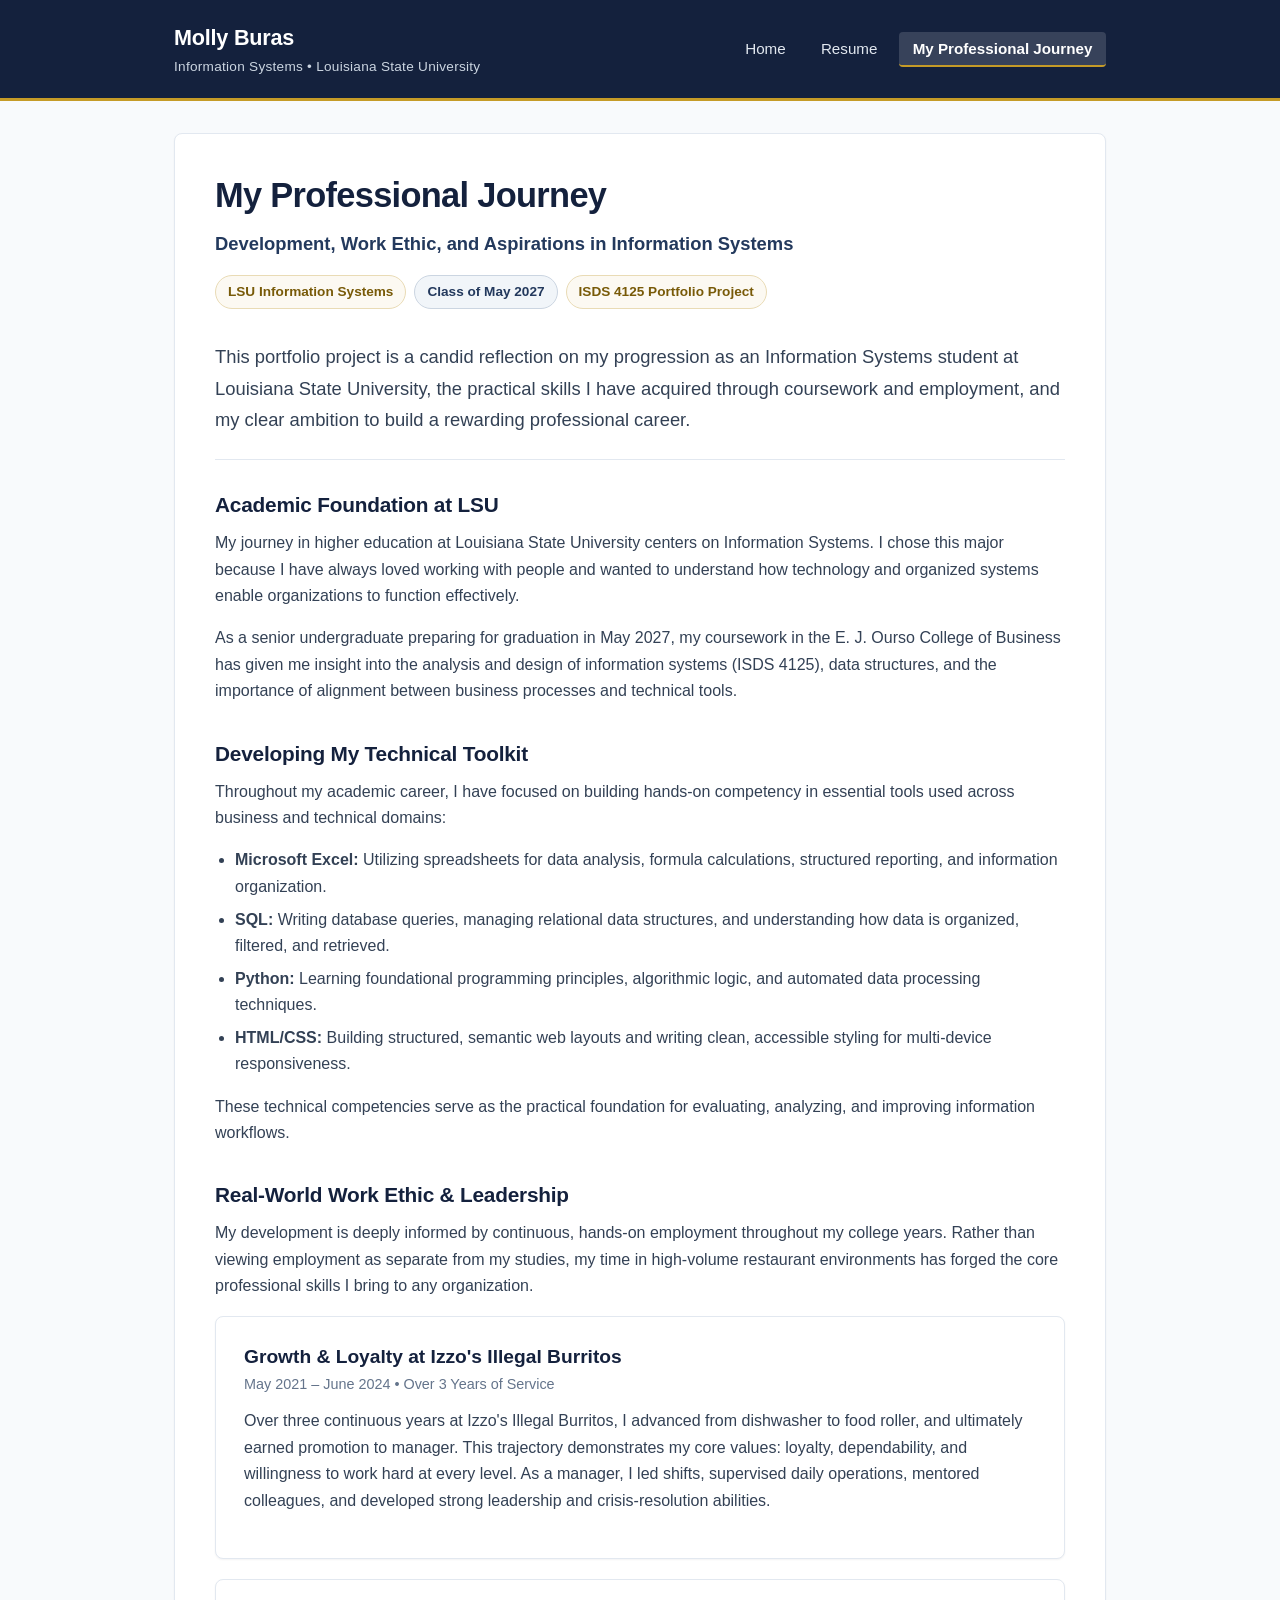
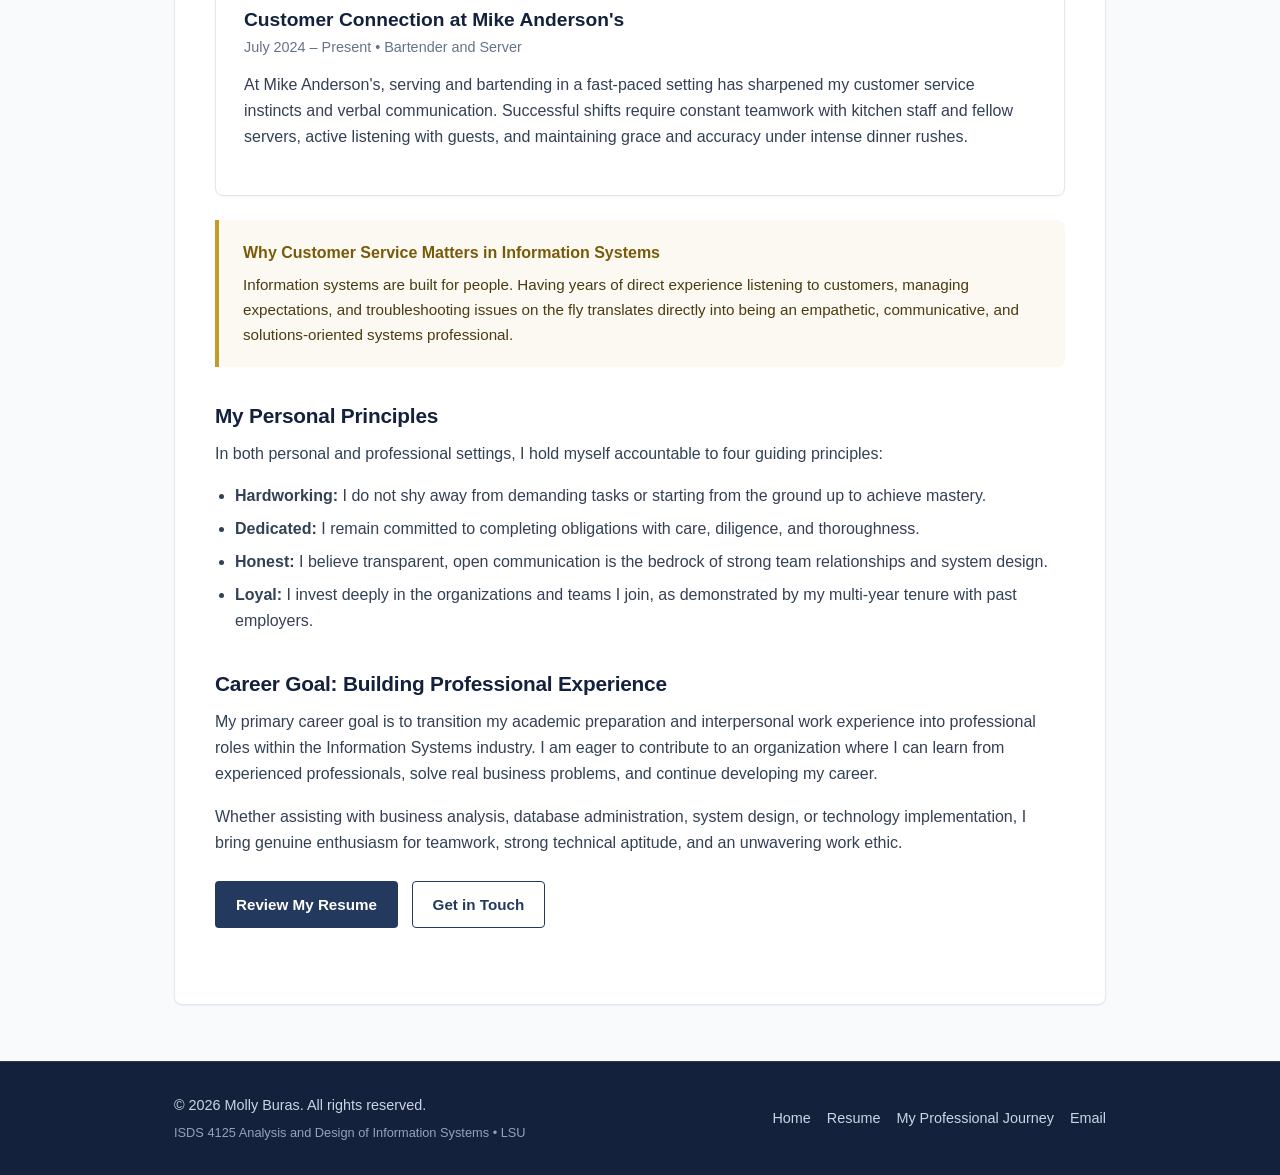
==== project.html @ 590ee188 "Create initial website structure" ====
<!DOCTYPE html>
<html lang="en">
<head>
  <meta charset="UTF-8">
  <meta name="viewport" content="width=device-width, initial-scale=1.0">
  <meta name="description" content="My Professional Journey - Molly Buras's portfolio project detailing growth as an Information Systems student at LSU, work experience, and career goals.">
  <title>My Professional Journey | Molly Buras</title>
  <link rel="stylesheet" href="styles.css">
</head>
<body>

  <!-- Site Header & Navigation -->
  <header class="site-header">
    <div class="container header-container">
      <a href="index.html" class="brand" aria-label="Molly Buras Homepage">
        <span class="brand-name">Molly Buras</span>
        <span class="brand-tagline">Information Systems &bull; Louisiana State University</span>
      </a>
      <nav class="site-nav" aria-label="Main Navigation">
        <ul class="nav-list">
          <li><a href="index.html" class="nav-link">Home</a></li>
          <li><a href="resume.html" class="nav-link">Resume</a></li>
          <li><a href="project.html" class="nav-link active" aria-current="page">My Professional Journey</a></li>
        </ul>
      </nav>
    </div>
  </header>

  <!-- Main Content -->
  <main class="main-content container">

    <article class="journey-article" aria-labelledby="journey-main-heading">
      
      <!-- Article Header -->
      <header style="margin-bottom: 2rem;">
        <h1 id="journey-main-heading">My Professional Journey</h1>
        <p class="hero-subtitle">Development, Work Ethic, and Aspirations in Information Systems</p>
        
        <div class="badge-row">
          <span class="meta-badge">LSU Information Systems</span>
          <span class="meta-badge navy">Class of May 2027</span>
          <span class="meta-badge">ISDS 4125 Portfolio Project</span>
        </div>
      </header>

      <p class="journey-lead">
        This portfolio project is a candid reflection on my progression as an Information Systems student at Louisiana State University, the practical skills I have acquired through coursework and employment, and my clear ambition to build a rewarding professional career.
      </p>

      <!-- Chapter 1: The LSU Information Systems Foundation -->
      <section class="journey-block" aria-labelledby="foundation-title">
        <h2 id="foundation-title" class="journey-block-title">Academic Foundation at LSU</h2>
        <p class="journey-text">
          My journey in higher education at Louisiana State University centers on Information Systems. I chose this major because I have always loved working with people and wanted to understand how technology and organized systems enable organizations to function effectively.
        </p>
        <p class="journey-text">
          As a senior undergraduate preparing for graduation in May 2027, my coursework in the E. J. Ourso College of Business has given me insight into the analysis and design of information systems (ISDS 4125), data structures, and the importance of alignment between business processes and technical tools.
        </p>
      </section>

      <!-- Chapter 2: Technical Skill Development -->
      <section class="journey-block" aria-labelledby="tech-journey-title">
        <h2 id="tech-journey-title" class="journey-block-title">Developing My Technical Toolkit</h2>
        <p class="journey-text">
          Throughout my academic career, I have focused on building hands-on competency in essential tools used across business and technical domains:
        </p>
        <ul class="experience-duties" style="margin-bottom: 1rem;">
          <li><strong>Microsoft Excel:</strong> Utilizing spreadsheets for data analysis, formula calculations, structured reporting, and information organization.</li>
          <li><strong>SQL:</strong> Writing database queries, managing relational data structures, and understanding how data is organized, filtered, and retrieved.</li>
          <li><strong>Python:</strong> Learning foundational programming principles, algorithmic logic, and automated data processing techniques.</li>
          <li><strong>HTML/CSS:</strong> Building structured, semantic web layouts and writing clean, accessible styling for multi-device responsiveness.</li>
        </ul>
        <p class="journey-text">
          These technical competencies serve as the practical foundation for evaluating, analyzing, and improving information workflows.
        </p>
      </section>

      <!-- Chapter 3: Practical Work Experience & Transferable Skills -->
      <section class="journey-block" aria-labelledby="work-journey-title">
        <h2 id="work-journey-title" class="journey-block-title">Real-World Work Ethic &amp; Leadership</h2>
        <p class="journey-text">
          My development is deeply informed by continuous, hands-on employment throughout my college years. Rather than viewing employment as separate from my studies, my time in high-volume restaurant environments has forged the core professional skills I bring to any organization.
        </p>

        <!-- Izzo's narrative -->
        <div class="card" style="margin-top: 1rem; margin-bottom: 1.25rem;">
          <h3 style="color: var(--color-primary-navy); margin-bottom: 0.25rem;">Growth &amp; Loyalty at Izzo's Illegal Burritos</h3>
          <p style="font-size: 0.9rem; color: var(--color-text-muted); margin-bottom: 0.75rem;">May 2021 &ndash; June 2024 &bull; Over 3 Years of Service</p>
          <p class="journey-text">
            Over three continuous years at Izzo's Illegal Burritos, I advanced from dishwasher to food roller, and ultimately earned promotion to manager. This trajectory demonstrates my core values: loyalty, dependability, and willingness to work hard at every level. As a manager, I led shifts, supervised daily operations, mentored colleagues, and developed strong leadership and crisis-resolution abilities.
          </p>
        </div>

        <!-- Mike Anderson's narrative -->
        <div class="card" style="margin-bottom: 1.25rem;">
          <h3 style="color: var(--color-primary-navy); margin-bottom: 0.25rem;">Customer Connection at Mike Anderson's</h3>
          <p style="font-size: 0.9rem; color: var(--color-text-muted); margin-bottom: 0.75rem;">July 2024 &ndash; Present &bull; Bartender and Server</p>
          <p class="journey-text">
            At Mike Anderson's, serving and bartending in a fast-paced setting has sharpened my customer service instincts and verbal communication. Successful shifts require constant teamwork with kitchen staff and fellow servers, active listening with guests, and maintaining grace and accuracy under intense dinner rushes.
          </p>
        </div>

        <div class="journey-highlight-box">
          <p class="journey-highlight-title">Why Customer Service Matters in Information Systems</p>
          <p class="journey-highlight-text">
            Information systems are built for people. Having years of direct experience listening to customers, managing expectations, and troubleshooting issues on the fly translates directly into being an empathetic, communicative, and solutions-oriented systems professional.
          </p>
        </div>
      </section>

      <!-- Chapter 4: Core Character & Personal Values -->
      <section class="journey-block" aria-labelledby="character-title">
        <h2 id="character-title" class="journey-block-title">My Personal Principles</h2>
        <p class="journey-text">
          In both personal and professional settings, I hold myself accountable to four guiding principles:
        </p>
        <ul class="experience-duties">
          <li><strong>Hardworking:</strong> I do not shy away from demanding tasks or starting from the ground up to achieve mastery.</li>
          <li><strong>Dedicated:</strong> I remain committed to completing obligations with care, diligence, and thoroughness.</li>
          <li><strong>Honest:</strong> I believe transparent, open communication is the bedrock of strong team relationships and system design.</li>
          <li><strong>Loyal:</strong> I invest deeply in the organizations and teams I join, as demonstrated by my multi-year tenure with past employers.</li>
        </ul>
      </section>

      <!-- Chapter 5: Next Steps & Career Ambition -->
      <section class="journey-block" aria-labelledby="future-title">
        <h2 id="future-title" class="journey-block-title">Career Goal: Building Professional Experience</h2>
        <p class="journey-text">
          My primary career goal is to transition my academic preparation and interpersonal work experience into professional roles within the Information Systems industry. I am eager to contribute to an organization where I can learn from experienced professionals, solve real business problems, and continue developing my career.
        </p>
        <p class="journey-text">
          Whether assisting with business analysis, database administration, system design, or technology implementation, I bring genuine enthusiasm for teamwork, strong technical aptitude, and an unwavering work ethic.
        </p>
        
        <div class="hero-actions" style="margin-top: 1.5rem;">
          <a href="resume.html" class="btn btn-primary">Review My Resume</a>
          <a href="index.html#contact" class="btn btn-secondary">Get in Touch</a>
        </div>
      </section>

    </article>

  </main>

  <!-- Site Footer -->
  <footer class="site-footer">
    <div class="container footer-container">
      <div class="footer-copy">
        <p>&copy; 2026 Molly Buras. All rights reserved.</p>
        <p class="footer-course-tag">ISDS 4125 Analysis and Design of Information Systems &bull; LSU</p>
      </div>
      <nav class="footer-nav" aria-label="Footer Navigation">
        <a href="index.html">Home</a>
        <a href="resume.html">Resume</a>
        <a href="project.html">My Professional Journey</a>
        <a href="mailto:mollyburas17@gmail.com">Email</a>
      </nav>
    </div>
  </footer>

</body>
</html>
---- styles.css ----
/* ==========================================================================
   Shared Stylesheet: Molly Buras Portfolio Website
   Palette: Professional Navy / Blue, Crisp White Space, Subtle Amber-Gold Accent
   ========================================================================== */

:root {
  /* Color Palette */
  --color-primary-navy: #14213d;
  --color-secondary-navy: #23395d;
  --color-navy-light: #2c4772;
  --color-accent: #c59b27;
  --color-accent-hover: #b0871d;
  --color-accent-soft: #fcf9f2;
  --color-accent-border: #e9dbb5;
  
  /* Neutrals & Surfaces */
  --color-bg: #f8fafc;
  --color-card-bg: #ffffff;
  --color-border: #e2e8f0;
  --color-border-subtle: #edf2f7;
  
  /* Typography Colors (High Contrast & Accessible) */
  --color-text-main: #0f172a;
  --color-text-body: #334155;
  --color-text-muted: #64748b;
  --color-text-inverse: #ffffff;
  
  /* Typography Settings */
  --font-family-base: -apple-system, BlinkMacSystemFont, "Segoe UI", Roboto, "Helvetica Neue", Arial, sans-serif;
  --font-family-heading: -apple-system, BlinkMacSystemFont, "Segoe UI", Roboto, "Helvetica Neue", Arial, sans-serif;
  
  /* Elevation & Shadows */
  --shadow-sm: 0 1px 2px 0 rgba(15, 23, 42, 0.05);
  --shadow-md: 0 4px 6px -1px rgba(15, 23, 42, 0.07), 0 2px 4px -2px rgba(15, 23, 42, 0.05);
  --shadow-lg: 0 10px 15px -3px rgba(15, 23, 42, 0.08), 0 4px 6px -4px rgba(15, 23, 42, 0.04);
  
  /* Layout Spacing */
  --container-max-width: 980px;
  --radius-sm: 4px;
  --radius-md: 8px;
  --radius-lg: 12px;
}

/* ==========================================================================
   CSS Reset & Base Rules
   ========================================================================== */
*,
*::before,
*::after {
  box-sizing: border-box;
  margin: 0;
  padding: 0;
}

html {
  font-size: 16px;
  scroll-behavior: smooth;
  -webkit-text-size-adjust: 100%;
}

body {
  font-family: var(--font-family-base);
  background-color: var(--color-bg);
  color: var(--color-text-body);
  line-height: 1.65;
  min-height: 100vh;
  display: flex;
  flex-direction: column;
}

img {
  max-width: 100%;
  height: auto;
  display: block;
}

a {
  color: var(--color-secondary-navy);
  text-decoration: underline;
  text-underline-offset: 3px;
  transition: color 0.15s ease, text-decoration-color 0.15s ease;
}

a:hover {
  color: var(--color-accent-hover);
}

a:focus-visible,
button:focus-visible {
  outline: 3px solid var(--color-accent);
  outline-offset: 2px;
  border-radius: var(--radius-sm);
}

/* ==========================================================================
   Layout Containers & Utilities
   ========================================================================== */
.container {
  width: 100%;
  max-width: var(--container-max-width);
  margin-left: auto;
  margin-right: auto;
  padding-left: 1.5rem;
  padding-right: 1.5rem;
}

.main-content {
  flex: 1 0 auto;
  padding-top: 2rem;
  padding-bottom: 3.5rem;
}

/* ==========================================================================
   Header & Navigation
   ========================================================================== */
.site-header {
  background-color: var(--color-primary-navy);
  color: var(--color-text-inverse);
  border-bottom: 3px solid var(--color-accent);
  position: relative;
  width: 100%;
}

.header-container {
  display: flex;
  align-items: center;
  justify-content: space-between;
  padding-top: 1.25rem;
  padding-bottom: 1.25rem;
  flex-wrap: wrap;
  gap: 1rem;
}

.brand {
  display: flex;
  flex-direction: column;
  text-decoration: none;
}

.brand-name {
  font-size: 1.35rem;
  font-weight: 700;
  letter-spacing: -0.01em;
  color: var(--color-text-inverse);
  text-decoration: none;
}

.brand-tagline {
  font-size: 0.85rem;
  color: #cbd5e1;
  font-weight: 400;
  letter-spacing: 0.02em;
}

.site-nav {
  display: flex;
  align-items: center;
}

.nav-list {
  display: flex;
  list-style: none;
  gap: 0.5rem;
  flex-wrap: wrap;
}

.nav-link {
  color: #e2e8f0;
  text-decoration: none;
  font-size: 0.95rem;
  font-weight: 500;
  padding: 0.5rem 0.85rem;
  border-radius: var(--radius-sm);
  transition: background-color 0.15s ease, color 0.15s ease;
}

.nav-link:hover {
  background-color: rgba(255, 255, 255, 0.1);
  color: var(--color-text-inverse);
}

.nav-link.active {
  background-color: rgba(255, 255, 255, 0.15);
  color: var(--color-text-inverse);
  border-bottom: 2px solid var(--color-accent);
  font-weight: 600;
}

/* ==========================================================================
   Headings & Section Titles
   ========================================================================== */
h1, h2, h3, h4 {
  color: var(--color-primary-navy);
  font-family: var(--font-family-heading);
  line-height: 1.25;
  font-weight: 700;
}

h1 {
  font-size: 2.15rem;
  margin-bottom: 0.75rem;
  letter-spacing: -0.02em;
}

h2 {
  font-size: 1.55rem;
  margin-bottom: 1.25rem;
  letter-spacing: -0.01em;
  position: relative;
  display: inline-block;
}

.section-title {
  display: flex;
  align-items: center;
  gap: 0.65rem;
  margin-bottom: 1.5rem;
  padding-bottom: 0.5rem;
  border-bottom: 2px solid var(--color-border);
}

.section-title::after {
  content: "";
  display: none;
}

h3 {
  font-size: 1.2rem;
  margin-bottom: 0.35rem;
}

/* ==========================================================================
   Hero & Intro Panels
   ========================================================================== */
.hero-panel {
  background-color: var(--color-card-bg);
  border: 1px solid var(--color-border);
  border-left: 5px solid var(--color-secondary-navy);
  border-radius: var(--radius-md);
  padding: 2.25rem;
  margin-bottom: 2.5rem;
  box-shadow: var(--shadow-sm);
}

.hero-subtitle {
  font-size: 1.15rem;
  color: var(--color-secondary-navy);
  font-weight: 600;
  margin-bottom: 1rem;
}

.hero-description {
  font-size: 1.05rem;
  color: var(--color-text-body);
  max-width: 800px;
  margin-bottom: 1.5rem;
}

.badge-row {
  display: flex;
  flex-wrap: wrap;
  gap: 0.5rem;
  margin-bottom: 1.5rem;
}

.meta-badge {
  display: inline-flex;
  align-items: center;
  background-color: var(--color-accent-soft);
  color: #785a08;
  border: 1px solid var(--color-accent-border);
  font-size: 0.85rem;
  font-weight: 600;
  padding: 0.3rem 0.75rem;
  border-radius: 999px;
}

.meta-badge.navy {
  background-color: #f1f5f9;
  color: var(--color-secondary-navy);
  border-color: #cbd5e1;
}

.hero-actions {
  display: flex;
  gap: 0.85rem;
  flex-wrap: wrap;
}

/* ==========================================================================
   Buttons
   ========================================================================== */
.btn {
  display: inline-flex;
  align-items: center;
  justify-content: center;
  padding: 0.65rem 1.25rem;
  font-size: 0.95rem;
  font-weight: 600;
  text-decoration: none;
  border-radius: var(--radius-sm);
  border: 1px solid transparent;
  cursor: pointer;
  transition: background-color 0.15s ease, border-color 0.15s ease, color 0.15s ease;
}

.btn-primary {
  background-color: var(--color-secondary-navy);
  color: var(--color-text-inverse);
}

.btn-primary:hover {
  background-color: var(--color-primary-navy);
  color: var(--color-text-inverse);
  text-decoration: none;
}

.btn-secondary {
  background-color: transparent;
  border-color: var(--color-secondary-navy);
  color: var(--color-secondary-navy);
}

.btn-secondary:hover {
  background-color: #f1f5f9;
  text-decoration: none;
}

/* ==========================================================================
   Sections & Cards
   ========================================================================== */
.portfolio-section {
  margin-bottom: 3rem;
}

.card {
  background-color: var(--color-card-bg);
  border: 1px solid var(--color-border);
  border-radius: var(--radius-md);
  padding: 1.75rem;
  box-shadow: var(--shadow-sm);
  margin-bottom: 1.25rem;
}

.card-intro {
  margin-bottom: 1.25rem;
  color: var(--color-text-body);
}

/* ==========================================================================
   Skills Grid
   ========================================================================== */
.skills-grid {
  display: grid;
  grid-template-columns: repeat(2, 1fr);
  gap: 1.5rem;
}

.skill-category-card {
  background-color: var(--color-card-bg);
  border: 1px solid var(--color-border);
  border-top: 3px solid var(--color-secondary-navy);
  border-radius: var(--radius-md);
  padding: 1.5rem;
  box-shadow: var(--shadow-sm);
}

.skill-category-title {
  font-size: 1.15rem;
  color: var(--color-primary-navy);
  margin-bottom: 0.75rem;
  display: flex;
  align-items: center;
  gap: 0.5rem;
}

.skill-tags-list {
  display: flex;
  flex-wrap: wrap;
  gap: 0.5rem;
  list-style: none;
  margin-top: 0.75rem;
}

.skill-tag {
  background-color: #f1f5f9;
  color: var(--color-primary-navy);
  font-size: 0.9rem;
  font-weight: 500;
  padding: 0.4rem 0.8rem;
  border-radius: var(--radius-sm);
  border: 1px solid #cbd5e1;
}

/* ==========================================================================
   Experience Entries
   ========================================================================== */
.experience-list {
  display: flex;
  flex-direction: column;
  gap: 1.5rem;
}

.experience-card {
  background-color: var(--color-card-bg);
  border: 1px solid var(--color-border);
  border-radius: var(--radius-md);
  padding: 1.75rem;
  box-shadow: var(--shadow-sm);
}

.experience-header {
  display: flex;
  justify-content: space-between;
  align-items: flex-start;
  flex-wrap: wrap;
  gap: 0.5rem;
  margin-bottom: 0.5rem;
}

.employer-name {
  font-size: 1.25rem;
  font-weight: 700;
  color: var(--color-primary-navy);
}

.experience-dates {
  font-size: 0.875rem;
  font-weight: 600;
  color: var(--color-text-muted);
  background-color: #f1f5f9;
  padding: 0.25rem 0.65rem;
  border-radius: var(--radius-sm);
}

.experience-role {
  font-size: 1rem;
  font-weight: 600;
  color: var(--color-secondary-navy);
  margin-bottom: 0.75rem;
}

.experience-desc {
  margin-bottom: 0.75rem;
}

.experience-duties {
  list-style-type: disc;
  margin-left: 1.25rem;
  color: var(--color-text-body);
}

.experience-duties li {
  margin-bottom: 0.4rem;
}

/* ==========================================================================
   Contact Section
   ========================================================================== */
.contact-grid {
  display: grid;
  grid-template-columns: repeat(auto-fit, minmax(240px, 1fr));
  gap: 1.25rem;
}

.contact-card {
  background-color: var(--color-card-bg);
  border: 1px solid var(--color-border);
  border-radius: var(--radius-md);
  padding: 1.5rem;
  box-shadow: var(--shadow-sm);
}

.contact-card-label {
  font-size: 0.8rem;
  font-weight: 700;
  text-transform: uppercase;
  letter-spacing: 0.05em;
  color: var(--color-text-muted);
  margin-bottom: 0.35rem;
}

.contact-card-value {
  font-size: 1.05rem;
  font-weight: 600;
  color: var(--color-primary-navy);
  word-break: break-word;
}

.contact-card-note {
  font-size: 0.8rem;
  color: var(--color-text-muted);
  margin-top: 0.4rem;
}

/* ==========================================================================
   Resume Specific Styles
   ========================================================================== */
.resume-sheet {
  background-color: var(--color-card-bg);
  border: 1px solid var(--color-border);
  border-radius: var(--radius-md);
  padding: 2.5rem;
  box-shadow: var(--shadow-sm);
}

.resume-header {
  border-bottom: 2px solid var(--color-secondary-navy);
  padding-bottom: 1.5rem;
  margin-bottom: 2rem;
}

.resume-name {
  font-size: 2.2rem;
  color: var(--color-primary-navy);
  margin-bottom: 0.35rem;
}

.resume-tagline {
  font-size: 1.1rem;
  color: var(--color-secondary-navy);
  font-weight: 600;
  margin-bottom: 0.85rem;
}

.resume-contact-bar {
  display: flex;
  flex-wrap: wrap;
  gap: 1.25rem;
  font-size: 0.95rem;
  color: var(--color-text-body);
}

.resume-contact-item {
  display: flex;
  align-items: center;
  gap: 0.35rem;
}

.resume-section {
  margin-bottom: 2rem;
}

.resume-section-title {
  font-size: 1.25rem;
  text-transform: uppercase;
  letter-spacing: 0.04em;
  color: var(--color-primary-navy);
  border-bottom: 1px solid var(--color-border);
  padding-bottom: 0.4rem;
  margin-bottom: 1rem;
}

.resume-item {
  margin-bottom: 1.5rem;
}

.resume-item:last-child {
  margin-bottom: 0;
}

.resume-item-header {
  display: flex;
  justify-content: space-between;
  align-items: baseline;
  flex-wrap: wrap;
  gap: 0.5rem;
  margin-bottom: 0.25rem;
}

.resume-item-title {
  font-size: 1.05rem;
  font-weight: 700;
  color: var(--color-primary-navy);
}

.resume-item-subtitle {
  font-size: 0.95rem;
  font-weight: 600;
  color: var(--color-secondary-navy);
  margin-bottom: 0.5rem;
}

.resume-item-date {
  font-size: 0.875rem;
  font-weight: 600;
  color: var(--color-text-muted);
}

.resume-actions-bar {
  display: flex;
  justify-content: flex-end;
  margin-bottom: 1rem;
}

/* ==========================================================================
   Project / Professional Journey Narrative Styles
   ========================================================================== */
.journey-article {
  background-color: var(--color-card-bg);
  border: 1px solid var(--color-border);
  border-radius: var(--radius-md);
  padding: 2.5rem;
  box-shadow: var(--shadow-sm);
}

.journey-lead {
  font-size: 1.15rem;
  color: var(--color-text-body);
  line-height: 1.7;
  margin-bottom: 2rem;
  padding-bottom: 1.5rem;
  border-bottom: 1px solid var(--color-border);
}

.journey-block {
  margin-bottom: 2.25rem;
}

.journey-block-title {
  font-size: 1.3rem;
  color: var(--color-primary-navy);
  margin-bottom: 0.75rem;
}

.journey-text {
  margin-bottom: 1rem;
  color: var(--color-text-body);
}

.journey-highlight-box {
  background-color: var(--color-accent-soft);
  border-left: 4px solid var(--color-accent);
  padding: 1.25rem 1.5rem;
  border-radius: 0 var(--radius-md) var(--radius-md) 0;
  margin: 1.5rem 0;
}

.journey-highlight-title {
  font-size: 1rem;
  font-weight: 700;
  color: #785a08;
  margin-bottom: 0.35rem;
}

.journey-highlight-text {
  font-size: 0.95rem;
  color: #4a3b10;
  margin: 0;
}

/* ==========================================================================
   Footer
   ========================================================================== */
.site-footer {
  background-color: var(--color-primary-navy);
  color: #cbd5e1;
  border-top: 1px solid rgba(255, 255, 255, 0.1);
  padding-top: 2rem;
  padding-bottom: 2rem;
  font-size: 0.9rem;
  margin-top: auto;
}

.footer-container {
  display: flex;
  justify-content: space-between;
  align-items: center;
  flex-wrap: wrap;
  gap: 1.25rem;
}

.footer-copy {
  display: flex;
  flex-direction: column;
  gap: 0.25rem;
}

.footer-course-tag {
  color: #94a3b8;
  font-size: 0.8rem;
}

.footer-nav {
  display: flex;
  gap: 1rem;
  flex-wrap: wrap;
}

.footer-nav a {
  color: #cbd5e1;
  text-decoration: none;
}

.footer-nav a:hover {
  color: var(--color-accent);
}

/* ==========================================================================
   Print Styles for Resume
   ========================================================================== */
@media print {
  body {
    background-color: #ffffff;
    color: #000000;
    font-size: 11pt;
  }
  
  .site-header,
  .site-footer,
  .resume-actions-bar,
  .btn {
    display: none !important;
  }
  
  .main-content {
    padding: 0;
  }
  
  .resume-sheet {
    border: none;
    box-shadow: none;
    padding: 0;
  }
  
  a {
    color: #000000;
    text-decoration: none;
  }
}

/* ==========================================================================
   Responsive Breakpoints
   ========================================================================== */
@media (max-width: 768px) {
  .header-container {
    flex-direction: column;
    align-items: flex-start;
  }
  
  .nav-list {
    width: 100%;
    justify-content: flex-start;
  }
  
  .skills-grid {
    grid-template-columns: 1fr;
  }
  
  .hero-panel,
  .resume-sheet,
  .journey-article {
    padding: 1.5rem;
  }
  
  .experience-header {
    flex-direction: column;
    align-items: flex-start;
  }
  
  .footer-container {
    flex-direction: column;
    align-items: flex-start;
  }
}

@media (max-width: 480px) {
  h1 {
    font-size: 1.75rem;
  }
  
  h2 {
    font-size: 1.35rem;
  }
  
  .hero-actions {
    flex-direction: column;
    width: 100%;
  }
  
  .hero-actions .btn {
    width: 100%;
  }
  
  .nav-link {
    padding: 0.4rem 0.6rem;
    font-size: 0.875rem;
  }
}
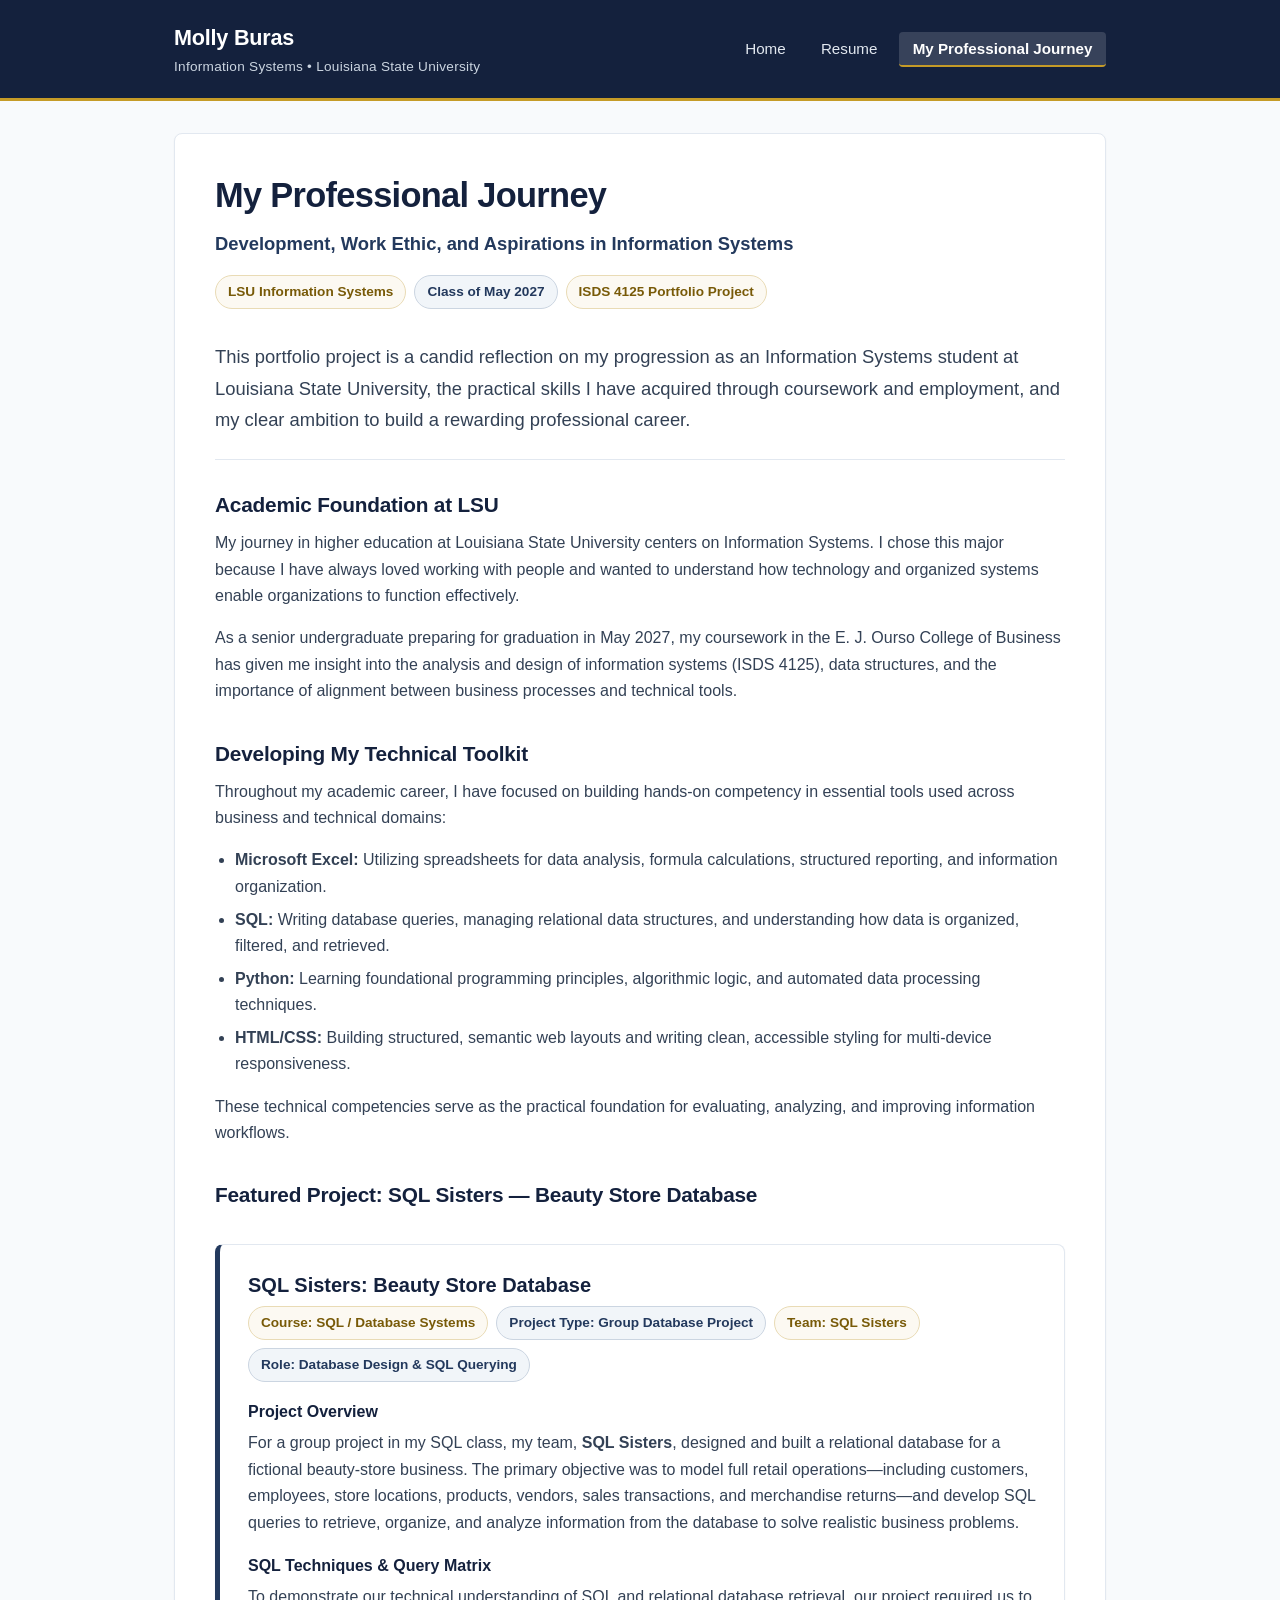
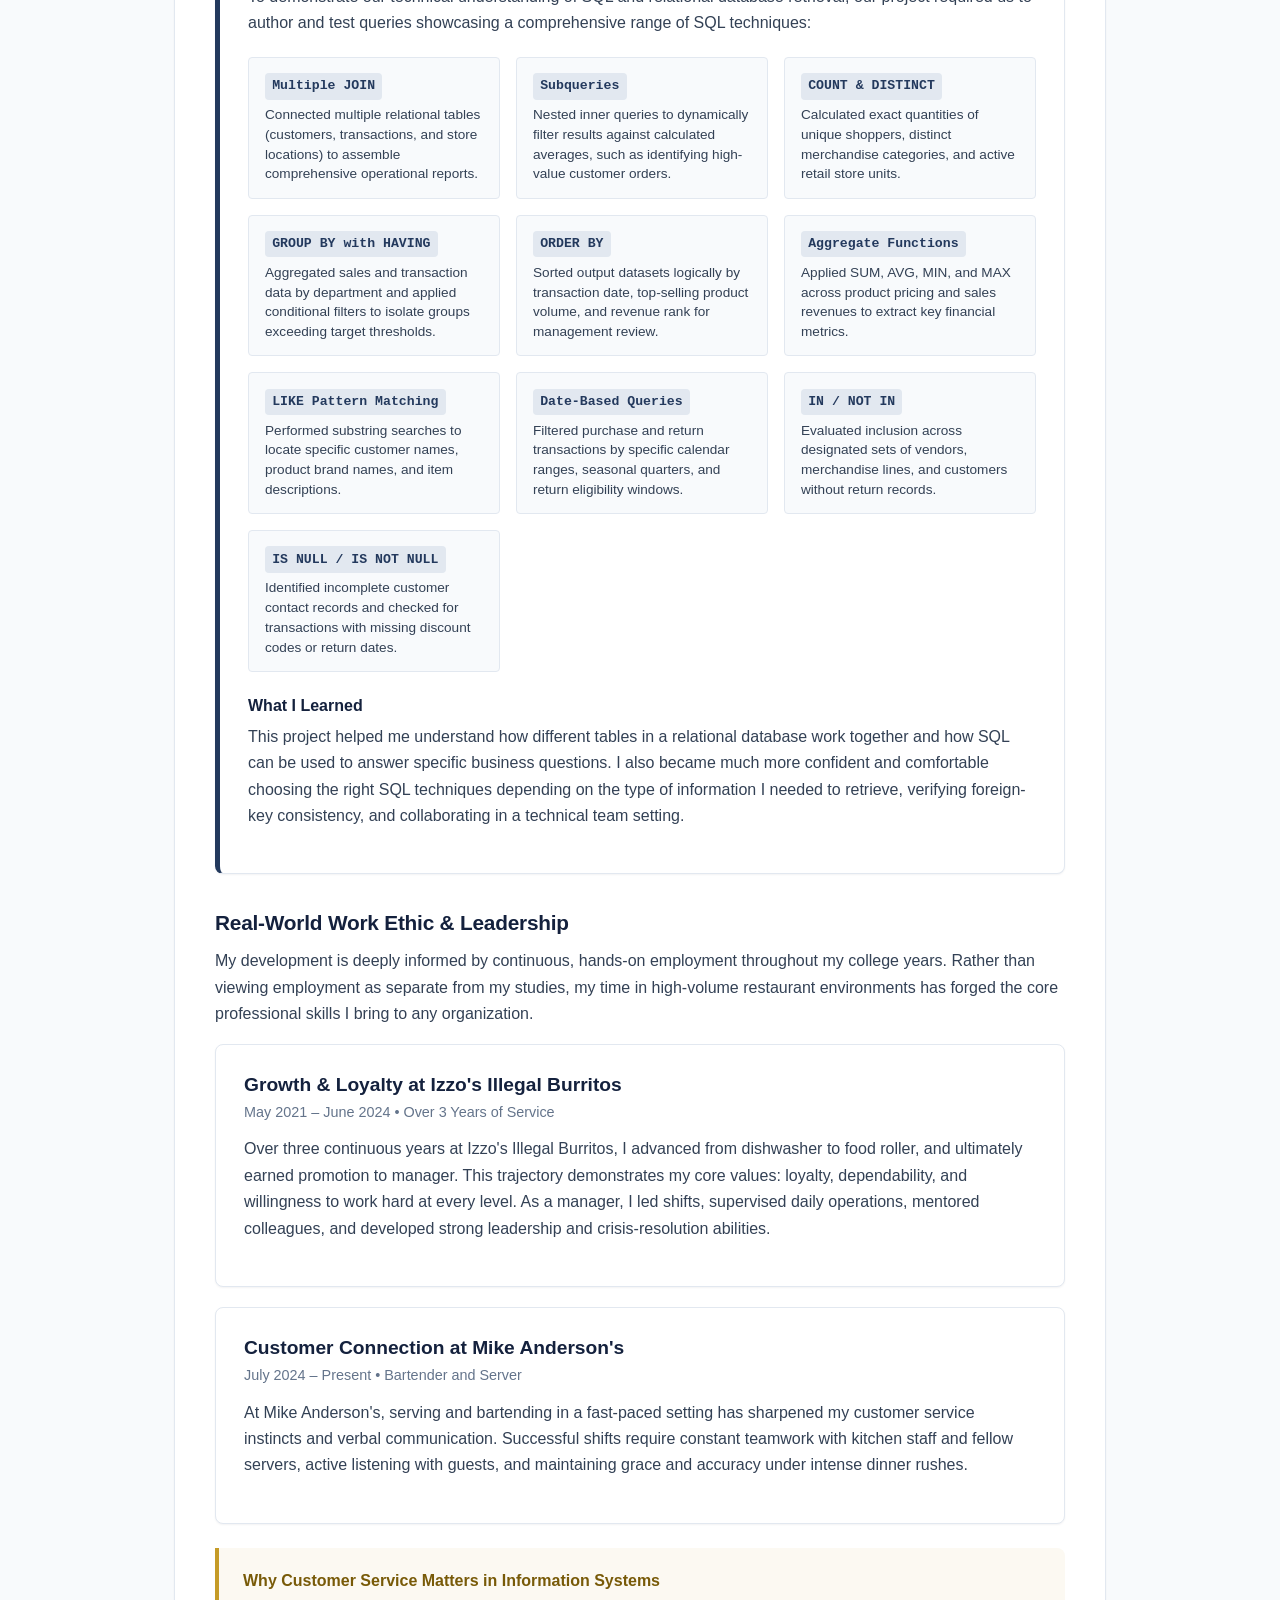
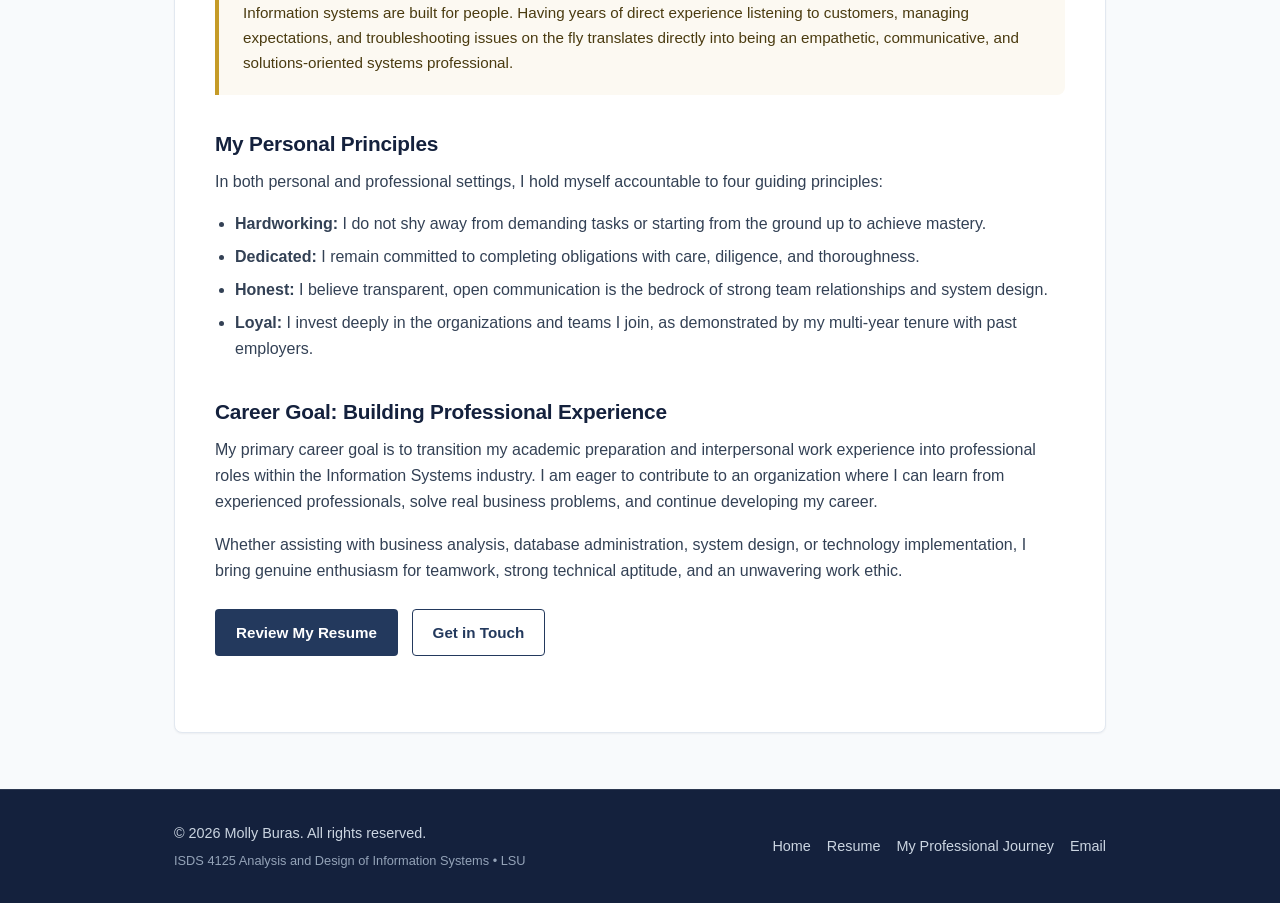
==== commit 6e0abb0f: "Adding Project" ====
--- a/project.html
+++ b/project.html
@@ -1,12 +1,15 @@
 <!DOCTYPE html>
 <html lang="en">
+
 <head>
   <meta charset="UTF-8">
   <meta name="viewport" content="width=device-width, initial-scale=1.0">
-  <meta name="description" content="My Professional Journey - Molly Buras's portfolio project detailing growth as an Information Systems student at LSU, work experience, and career goals.">
+  <meta name="description"
+    content="My Professional Journey - Molly Buras's portfolio project detailing growth as an Information Systems student at LSU, work experience, and career goals.">
   <title>My Professional Journey | Molly Buras</title>
   <link rel="stylesheet" href="styles.css">
 </head>
+
 <body>
 
   <!-- Site Header & Navigation -->
@@ -30,12 +33,12 @@
   <main class="main-content container">
 
     <article class="journey-article" aria-labelledby="journey-main-heading">
-      
+
       <!-- Article Header -->
       <header style="margin-bottom: 2rem;">
         <h1 id="journey-main-heading">My Professional Journey</h1>
         <p class="hero-subtitle">Development, Work Ethic, and Aspirations in Information Systems</p>
-        
+
         <div class="badge-row">
           <span class="meta-badge">LSU Information Systems</span>
           <span class="meta-badge navy">Class of May 2027</span>
@@ -44,17 +47,23 @@
       </header>
 
       <p class="journey-lead">
-        This portfolio project is a candid reflection on my progression as an Information Systems student at Louisiana State University, the practical skills I have acquired through coursework and employment, and my clear ambition to build a rewarding professional career.
+        This portfolio project is a candid reflection on my progression as an Information Systems student at Louisiana
+        State University, the practical skills I have acquired through coursework and employment, and my clear ambition
+        to build a rewarding professional career.
       </p>
 
       <!-- Chapter 1: The LSU Information Systems Foundation -->
       <section class="journey-block" aria-labelledby="foundation-title">
         <h2 id="foundation-title" class="journey-block-title">Academic Foundation at LSU</h2>
         <p class="journey-text">
-          My journey in higher education at Louisiana State University centers on Information Systems. I chose this major because I have always loved working with people and wanted to understand how technology and organized systems enable organizations to function effectively.
-        </p>
-        <p class="journey-text">
-          As a senior undergraduate preparing for graduation in May 2027, my coursework in the E. J. Ourso College of Business has given me insight into the analysis and design of information systems (ISDS 4125), data structures, and the importance of alignment between business processes and technical tools.
+          My journey in higher education at Louisiana State University centers on Information Systems. I chose this
+          major because I have always loved working with people and wanted to understand how technology and organized
+          systems enable organizations to function effectively.
+        </p>
+        <p class="journey-text">
+          As a senior undergraduate preparing for graduation in May 2027, my coursework in the E. J. Ourso College of
+          Business has given me insight into the analysis and design of information systems (ISDS 4125), data
+          structures, and the importance of alignment between business processes and technical tools.
         </p>
       </section>
 
@@ -62,76 +71,177 @@
       <section class="journey-block" aria-labelledby="tech-journey-title">
         <h2 id="tech-journey-title" class="journey-block-title">Developing My Technical Toolkit</h2>
         <p class="journey-text">
-          Throughout my academic career, I have focused on building hands-on competency in essential tools used across business and technical domains:
+          Throughout my academic career, I have focused on building hands-on competency in essential tools used across
+          business and technical domains:
         </p>
         <ul class="experience-duties" style="margin-bottom: 1rem;">
-          <li><strong>Microsoft Excel:</strong> Utilizing spreadsheets for data analysis, formula calculations, structured reporting, and information organization.</li>
-          <li><strong>SQL:</strong> Writing database queries, managing relational data structures, and understanding how data is organized, filtered, and retrieved.</li>
-          <li><strong>Python:</strong> Learning foundational programming principles, algorithmic logic, and automated data processing techniques.</li>
-          <li><strong>HTML/CSS:</strong> Building structured, semantic web layouts and writing clean, accessible styling for multi-device responsiveness.</li>
+          <li><strong>Microsoft Excel:</strong> Utilizing spreadsheets for data analysis, formula calculations,
+            structured reporting, and information organization.</li>
+          <li><strong>SQL:</strong> Writing database queries, managing relational data structures, and understanding how
+            data is organized, filtered, and retrieved.</li>
+          <li><strong>Python:</strong> Learning foundational programming principles, algorithmic logic, and automated
+            data processing techniques.</li>
+          <li><strong>HTML/CSS:</strong> Building structured, semantic web layouts and writing clean, accessible styling
+            for multi-device responsiveness.</li>
         </ul>
         <p class="journey-text">
-          These technical competencies serve as the practical foundation for evaluating, analyzing, and improving information workflows.
-        </p>
-      </section>
-
-      <!-- Chapter 3: Practical Work Experience & Transferable Skills -->
+          These technical competencies serve as the practical foundation for evaluating, analyzing, and improving
+          information workflows.
+        </p>
+      </section>
+
+      <!-- Chapter 3: Featured Course Project: SQL Sisters — Beauty Store Database -->
+      <section id="sql-sisters" class="journey-block" aria-labelledby="sql-project-title">
+        <h2 id="sql-project-title" class="journey-block-title">Featured Project: SQL Sisters &mdash; Beauty Store Database</h2>
+
+        <div class="project-case-study">
+          <h3>SQL Sisters: Beauty Store Database</h3>
+          <div class="project-meta-badges">
+            <span class="meta-badge">Course: SQL / Database Systems</span>
+            <span class="meta-badge navy">Project Type: Group Database Project</span>
+            <span class="meta-badge">Team: SQL Sisters</span>
+            <span class="meta-badge navy">Role: Database Design &amp; SQL Querying</span>
+          </div>
+
+          <h4 style="color: var(--color-primary-navy); margin-top: 1rem; margin-bottom: 0.5rem;">Project Overview</h4>
+          <p class="journey-text">
+            For a group project in my SQL class, my team, <strong>SQL Sisters</strong>, designed and built a relational database for a fictional beauty-store business. The primary objective was to model full retail operations—including customers, employees, store locations, products, vendors, sales transactions, and merchandise returns—and develop SQL queries to retrieve, organize, and analyze information from the database to solve realistic business problems.
+          </p>
+
+          <h4 style="color: var(--color-primary-navy); margin-top: 1.25rem; margin-bottom: 0.5rem;">SQL Techniques &amp; Query Matrix</h4>
+          <p class="journey-text">
+            To demonstrate our technical understanding of SQL and relational database retrieval, our project required us to author and test queries showcasing a comprehensive range of SQL techniques:
+          </p>
+
+          <div class="query-matrix-grid">
+            <div class="query-matrix-card">
+              <span class="query-skill-code">Multiple JOIN</span>
+              <p class="query-skill-desc">Connected multiple relational tables (customers, transactions, and store locations) to assemble comprehensive operational reports.</p>
+            </div>
+            <div class="query-matrix-card">
+              <span class="query-skill-code">Subqueries</span>
+              <p class="query-skill-desc">Nested inner queries to dynamically filter results against calculated averages, such as identifying high-value customer orders.</p>
+            </div>
+            <div class="query-matrix-card">
+              <span class="query-skill-code">COUNT &amp; DISTINCT</span>
+              <p class="query-skill-desc">Calculated exact quantities of unique shoppers, distinct merchandise categories, and active retail store units.</p>
+            </div>
+            <div class="query-matrix-card">
+              <span class="query-skill-code">GROUP BY with HAVING</span>
+              <p class="query-skill-desc">Aggregated sales and transaction data by department and applied conditional filters to isolate groups exceeding target thresholds.</p>
+            </div>
+            <div class="query-matrix-card">
+              <span class="query-skill-code">ORDER BY</span>
+              <p class="query-skill-desc">Sorted output datasets logically by transaction date, top-selling product volume, and revenue rank for management review.</p>
+            </div>
+            <div class="query-matrix-card">
+              <span class="query-skill-code">Aggregate Functions</span>
+              <p class="query-skill-desc">Applied SUM, AVG, MIN, and MAX across product pricing and sales revenues to extract key financial metrics.</p>
+            </div>
+            <div class="query-matrix-card">
+              <span class="query-skill-code">LIKE Pattern Matching</span>
+              <p class="query-skill-desc">Performed substring searches to locate specific customer names, product brand names, and item descriptions.</p>
+            </div>
+            <div class="query-matrix-card">
+              <span class="query-skill-code">Date-Based Queries</span>
+              <p class="query-skill-desc">Filtered purchase and return transactions by specific calendar ranges, seasonal quarters, and return eligibility windows.</p>
+            </div>
+            <div class="query-matrix-card">
+              <span class="query-skill-code">IN / NOT IN</span>
+              <p class="query-skill-desc">Evaluated inclusion across designated sets of vendors, merchandise lines, and customers without return records.</p>
+            </div>
+            <div class="query-matrix-card">
+              <span class="query-skill-code">IS NULL / IS NOT NULL</span>
+              <p class="query-skill-desc">Identified incomplete customer contact records and checked for transactions with missing discount codes or return dates.</p>
+            </div>
+          </div>
+
+          <h4 style="color: var(--color-primary-navy); margin-top: 1rem; margin-bottom: 0.5rem;">What I Learned</h4>
+          <p class="journey-text">
+            This project helped me understand how different tables in a relational database work together and how SQL can be used to answer specific business questions. I also became much more confident and comfortable choosing the right SQL techniques depending on the type of information I needed to retrieve, verifying foreign-key consistency, and collaborating in a technical team setting.
+          </p>
+        </div>
+      </section>
+
+      <!-- Chapter 4: Practical Work Experience & Transferable Skills -->
       <section class="journey-block" aria-labelledby="work-journey-title">
         <h2 id="work-journey-title" class="journey-block-title">Real-World Work Ethic &amp; Leadership</h2>
         <p class="journey-text">
-          My development is deeply informed by continuous, hands-on employment throughout my college years. Rather than viewing employment as separate from my studies, my time in high-volume restaurant environments has forged the core professional skills I bring to any organization.
+          My development is deeply informed by continuous, hands-on employment throughout my college years. Rather than
+          viewing employment as separate from my studies, my time in high-volume restaurant environments has forged the
+          core professional skills I bring to any organization.
         </p>
 
         <!-- Izzo's narrative -->
         <div class="card" style="margin-top: 1rem; margin-bottom: 1.25rem;">
-          <h3 style="color: var(--color-primary-navy); margin-bottom: 0.25rem;">Growth &amp; Loyalty at Izzo's Illegal Burritos</h3>
-          <p style="font-size: 0.9rem; color: var(--color-text-muted); margin-bottom: 0.75rem;">May 2021 &ndash; June 2024 &bull; Over 3 Years of Service</p>
-          <p class="journey-text">
-            Over three continuous years at Izzo's Illegal Burritos, I advanced from dishwasher to food roller, and ultimately earned promotion to manager. This trajectory demonstrates my core values: loyalty, dependability, and willingness to work hard at every level. As a manager, I led shifts, supervised daily operations, mentored colleagues, and developed strong leadership and crisis-resolution abilities.
+          <h3 style="color: var(--color-primary-navy); margin-bottom: 0.25rem;">Growth &amp; Loyalty at Izzo's Illegal
+            Burritos</h3>
+          <p style="font-size: 0.9rem; color: var(--color-text-muted); margin-bottom: 0.75rem;">May 2021 &ndash; June
+            2024 &bull; Over 3 Years of Service</p>
+          <p class="journey-text">
+            Over three continuous years at Izzo's Illegal Burritos, I advanced from dishwasher to food roller, and
+            ultimately earned promotion to manager. This trajectory demonstrates my core values: loyalty, dependability,
+            and willingness to work hard at every level. As a manager, I led shifts, supervised daily operations,
+            mentored colleagues, and developed strong leadership and crisis-resolution abilities.
           </p>
         </div>
 
         <!-- Mike Anderson's narrative -->
         <div class="card" style="margin-bottom: 1.25rem;">
-          <h3 style="color: var(--color-primary-navy); margin-bottom: 0.25rem;">Customer Connection at Mike Anderson's</h3>
-          <p style="font-size: 0.9rem; color: var(--color-text-muted); margin-bottom: 0.75rem;">July 2024 &ndash; Present &bull; Bartender and Server</p>
-          <p class="journey-text">
-            At Mike Anderson's, serving and bartending in a fast-paced setting has sharpened my customer service instincts and verbal communication. Successful shifts require constant teamwork with kitchen staff and fellow servers, active listening with guests, and maintaining grace and accuracy under intense dinner rushes.
+          <h3 style="color: var(--color-primary-navy); margin-bottom: 0.25rem;">Customer Connection at Mike Anderson's
+          </h3>
+          <p style="font-size: 0.9rem; color: var(--color-text-muted); margin-bottom: 0.75rem;">July 2024 &ndash;
+            Present &bull; Bartender and Server</p>
+          <p class="journey-text">
+            At Mike Anderson's, serving and bartending in a fast-paced setting has sharpened my customer service
+            instincts and verbal communication. Successful shifts require constant teamwork with kitchen staff and
+            fellow servers, active listening with guests, and maintaining grace and accuracy under intense dinner
+            rushes.
           </p>
         </div>
 
         <div class="journey-highlight-box">
           <p class="journey-highlight-title">Why Customer Service Matters in Information Systems</p>
           <p class="journey-highlight-text">
-            Information systems are built for people. Having years of direct experience listening to customers, managing expectations, and troubleshooting issues on the fly translates directly into being an empathetic, communicative, and solutions-oriented systems professional.
-          </p>
-        </div>
-      </section>
-
-      <!-- Chapter 4: Core Character & Personal Values -->
+            Information systems are built for people. Having years of direct experience listening to customers, managing
+            expectations, and troubleshooting issues on the fly translates directly into being an empathetic,
+            communicative, and solutions-oriented systems professional.
+          </p>
+        </div>
+      </section>
+
+      <!-- Chapter 5: Core Character & Personal Values -->
       <section class="journey-block" aria-labelledby="character-title">
         <h2 id="character-title" class="journey-block-title">My Personal Principles</h2>
         <p class="journey-text">
           In both personal and professional settings, I hold myself accountable to four guiding principles:
         </p>
         <ul class="experience-duties">
-          <li><strong>Hardworking:</strong> I do not shy away from demanding tasks or starting from the ground up to achieve mastery.</li>
-          <li><strong>Dedicated:</strong> I remain committed to completing obligations with care, diligence, and thoroughness.</li>
-          <li><strong>Honest:</strong> I believe transparent, open communication is the bedrock of strong team relationships and system design.</li>
-          <li><strong>Loyal:</strong> I invest deeply in the organizations and teams I join, as demonstrated by my multi-year tenure with past employers.</li>
+          <li><strong>Hardworking:</strong> I do not shy away from demanding tasks or starting from the ground up to
+            achieve mastery.</li>
+          <li><strong>Dedicated:</strong> I remain committed to completing obligations with care, diligence, and
+            thoroughness.</li>
+          <li><strong>Honest:</strong> I believe transparent, open communication is the bedrock of strong team
+            relationships and system design.</li>
+          <li><strong>Loyal:</strong> I invest deeply in the organizations and teams I join, as demonstrated by my
+            multi-year tenure with past employers.</li>
         </ul>
       </section>
 
-      <!-- Chapter 5: Next Steps & Career Ambition -->
+      <!-- Chapter 6: Next Steps & Career Ambition -->
       <section class="journey-block" aria-labelledby="future-title">
         <h2 id="future-title" class="journey-block-title">Career Goal: Building Professional Experience</h2>
         <p class="journey-text">
-          My primary career goal is to transition my academic preparation and interpersonal work experience into professional roles within the Information Systems industry. I am eager to contribute to an organization where I can learn from experienced professionals, solve real business problems, and continue developing my career.
-        </p>
-        <p class="journey-text">
-          Whether assisting with business analysis, database administration, system design, or technology implementation, I bring genuine enthusiasm for teamwork, strong technical aptitude, and an unwavering work ethic.
-        </p>
-        
+          My primary career goal is to transition my academic preparation and interpersonal work experience into
+          professional roles within the Information Systems industry. I am eager to contribute to an organization where
+          I can learn from experienced professionals, solve real business problems, and continue developing my career.
+        </p>
+        <p class="journey-text">
+          Whether assisting with business analysis, database administration, system design, or technology
+          implementation, I bring genuine enthusiasm for teamwork, strong technical aptitude, and an unwavering work
+          ethic.
+        </p>
+
         <div class="hero-actions" style="margin-top: 1.5rem;">
           <a href="resume.html" class="btn btn-primary">Review My Resume</a>
           <a href="index.html#contact" class="btn btn-secondary">Get in Touch</a>
@@ -159,4 +269,5 @@
   </footer>
 
 </body>
-</html>
+
+</html>
--- a/styles.css
+++ b/styles.css
@@ -12,28 +12,28 @@
   --color-accent-hover: #b0871d;
   --color-accent-soft: #fcf9f2;
   --color-accent-border: #e9dbb5;
-  
+
   /* Neutrals & Surfaces */
   --color-bg: #f8fafc;
   --color-card-bg: #ffffff;
   --color-border: #e2e8f0;
   --color-border-subtle: #edf2f7;
-  
+
   /* Typography Colors (High Contrast & Accessible) */
   --color-text-main: #0f172a;
   --color-text-body: #334155;
   --color-text-muted: #64748b;
   --color-text-inverse: #ffffff;
-  
+
   /* Typography Settings */
   --font-family-base: -apple-system, BlinkMacSystemFont, "Segoe UI", Roboto, "Helvetica Neue", Arial, sans-serif;
   --font-family-heading: -apple-system, BlinkMacSystemFont, "Segoe UI", Roboto, "Helvetica Neue", Arial, sans-serif;
-  
+
   /* Elevation & Shadows */
   --shadow-sm: 0 1px 2px 0 rgba(15, 23, 42, 0.05);
   --shadow-md: 0 4px 6px -1px rgba(15, 23, 42, 0.07), 0 2px 4px -2px rgba(15, 23, 42, 0.05);
   --shadow-lg: 0 10px 15px -3px rgba(15, 23, 42, 0.08), 0 4px 6px -4px rgba(15, 23, 42, 0.04);
-  
+
   /* Layout Spacing */
   --container-max-width: 980px;
   --radius-sm: 4px;
@@ -189,7 +189,10 @@
 /* ==========================================================================
    Headings & Section Titles
    ========================================================================== */
-h1, h2, h3, h4 {
+h1,
+h2,
+h3,
+h4 {
   color: var(--color-primary-navy);
   font-family: var(--font-family-heading);
   line-height: 1.25;
@@ -650,6 +653,65 @@
 }
 
 /* ==========================================================================
+   Project Case Study & SQL Query Matrix Styles
+   ========================================================================== */
+.project-case-study {
+  background-color: #ffffff;
+  border: 1px solid var(--color-border);
+  border-left: 5px solid var(--color-secondary-navy);
+  border-radius: var(--radius-md);
+  padding: 1.75rem;
+  margin: 1.5rem 0 2rem 0;
+  box-shadow: var(--shadow-sm);
+}
+
+.project-case-study h3 {
+  font-size: 1.25rem;
+  color: var(--color-primary-navy);
+  margin-bottom: 0.5rem;
+}
+
+.project-meta-badges {
+  display: flex;
+  flex-wrap: wrap;
+  gap: 0.5rem;
+  margin-bottom: 1.25rem;
+}
+
+.query-matrix-grid {
+  display: grid;
+  grid-template-columns: repeat(auto-fit, minmax(220px, 1fr));
+  gap: 1rem;
+  margin: 1.25rem 0 1.5rem 0;
+}
+
+.query-matrix-card {
+  background-color: var(--color-bg);
+  border: 1px solid var(--color-border);
+  border-radius: var(--radius-sm);
+  padding: 0.85rem 1rem;
+}
+
+.query-skill-code {
+  display: inline-block;
+  font-family: ui-monospace, SFMono-Regular, Menlo, Monaco, Consolas, "Liberation Mono", "Courier New", monospace;
+  font-size: 0.825rem;
+  font-weight: 700;
+  color: var(--color-secondary-navy);
+  background-color: #e2e8f0;
+  padding: 0.15rem 0.45rem;
+  border-radius: var(--radius-sm);
+  margin-bottom: 0.35rem;
+}
+
+.query-skill-desc {
+  font-size: 0.85rem;
+  color: var(--color-text-body);
+  line-height: 1.45;
+  margin: 0;
+}
+
+/* ==========================================================================
    Footer
    ========================================================================== */
 .site-footer {
@@ -705,24 +767,24 @@
     color: #000000;
     font-size: 11pt;
   }
-  
+
   .site-header,
   .site-footer,
   .resume-actions-bar,
   .btn {
     display: none !important;
   }
-  
+
   .main-content {
     padding: 0;
   }
-  
+
   .resume-sheet {
     border: none;
     box-shadow: none;
     padding: 0;
   }
-  
+
   a {
     color: #000000;
     text-decoration: none;
@@ -737,27 +799,27 @@
     flex-direction: column;
     align-items: flex-start;
   }
-  
+
   .nav-list {
     width: 100%;
     justify-content: flex-start;
   }
-  
+
   .skills-grid {
     grid-template-columns: 1fr;
   }
-  
+
   .hero-panel,
   .resume-sheet,
   .journey-article {
     padding: 1.5rem;
   }
-  
+
   .experience-header {
     flex-direction: column;
     align-items: flex-start;
   }
-  
+
   .footer-container {
     flex-direction: column;
     align-items: flex-start;
@@ -768,22 +830,22 @@
   h1 {
     font-size: 1.75rem;
   }
-  
+
   h2 {
     font-size: 1.35rem;
   }
-  
+
   .hero-actions {
     flex-direction: column;
     width: 100%;
   }
-  
+
   .hero-actions .btn {
     width: 100%;
   }
-  
+
   .nav-link {
     padding: 0.4rem 0.6rem;
     font-size: 0.875rem;
   }
-}
+}
